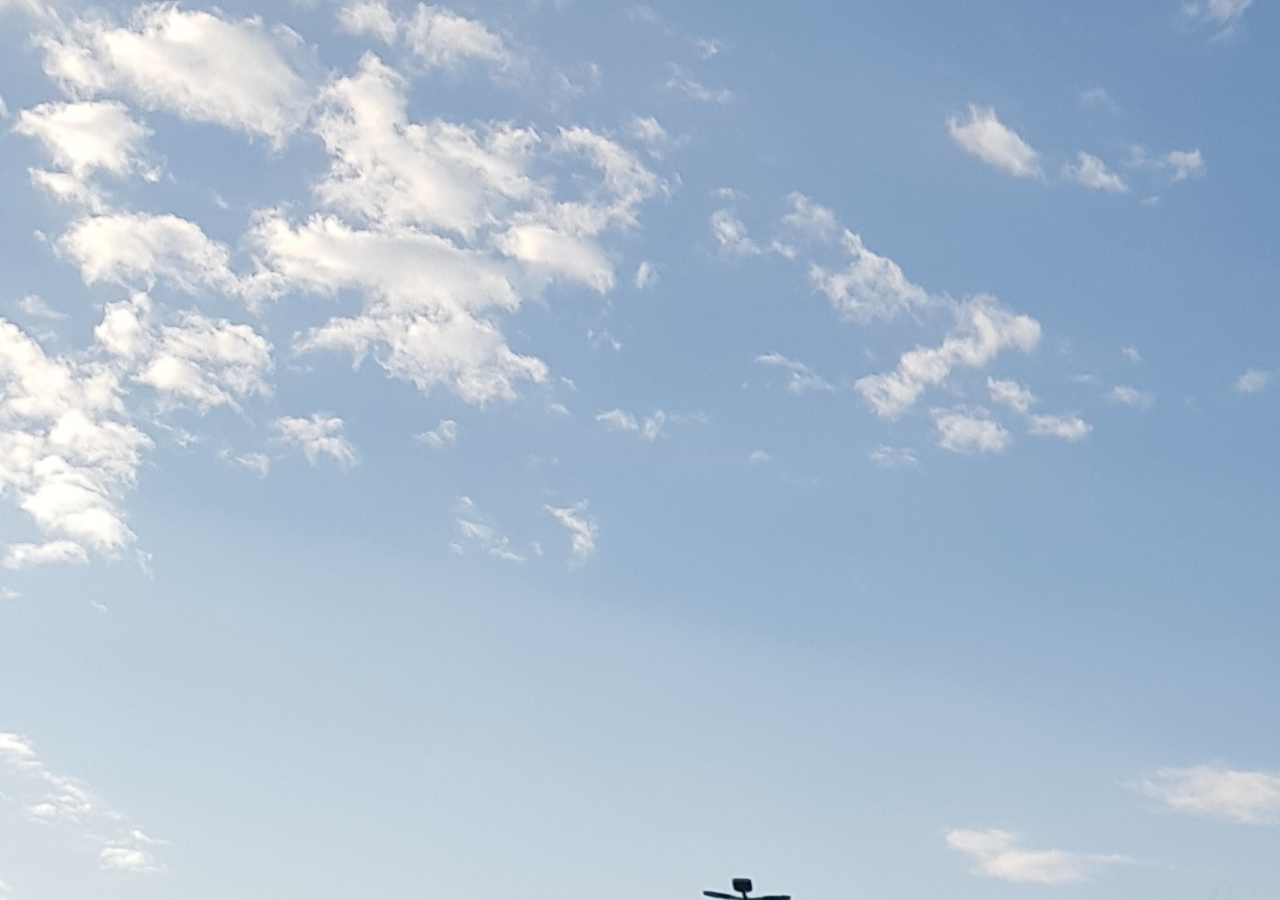
==== index.html @ 6d456c58 "first commit" ====
<!DOCTYPE html>
<html lang="pt-br">
<head>
    <meta charset="UTF-8">
    <meta http-equiv="X-UA-Compatible" content="IE=edge">
    <meta name="viewport" content="width=device-width, initial-scale=1.0">
    <title>Document</title>
    <link rel="stylesheet" href="./styles/style.css">
</head>
<body>
    <div id="time">
        <div class="circle" style="--clr: #ffffff;">
            <div class="dots day_dot"></div>
            <svg>
                <circle cx="70" cy="70" r="70"></circle>
                <circle cx="70" cy="70" r="70" id="dd"></circle>
            </svg>
            <div id="days">00</div>
        </div>

        <div class="circle" style="--clr: #ff2972;">
            <div class="dots hr_dot"></div>
            <svg>
                <circle cx="70" cy="70" r="70"></circle>
                <circle cx="70" cy="70" r="70" id="hh"></circle>
            </svg>
            <div id="hours">00 <br><span>Horas</span></div>
        </div>

        <div class="circle" style="--clr: #fee800;">
            <div class="dots min_dot"></div>
            <svg>
                <circle cx="70" cy="70" r="70"></circle>
                <circle cx="70" cy="70" r="70" id="mm"></circle>
            </svg>
            <div id="minutes">00 <br><span>Minutos</span></div>
        </div>

        <div class="circle" style="--clr: #04fc43;">
            <div class="dots sec_dot"></div>
            <svg>
                <circle cx="70" cy="70" r="70"></circle>
                <circle cx="70" cy="70" r="70" id="ss"></circle>
            </svg>
            <div id="seconds">00 <br><span>Segundos</span></div>
        </div>
    </div>

    <!-- <h2 class="twoYear">Feliz <br><span>Dois anos juntos</span></h2> -->

    <script src="./js/twoYear.js"></script>
</body>
</html>
---- styles/style.css ----
@import url('https://fonts.googleapis.com/css?family=Poppins:200,300,400,500,600,700,800,900&display=swap');

*{
    margin: 0;
    padding: 0;
    box-sizing: border-box;
    font-family: 'Poppins', sans-serif;
}

body{
    background: url(../assets/img/20211211_170352\ -\ Copia.jpg) no-repeat;
    background-size: cover;
    display: flex;
    justify-content: center;
    align-items: center;
    min-height: 100vh;
}

#time{
    display: flex;
    gap: 30px;
}

#time .circle{
    position: relative;
    width: 150px;
    height: 150px;
    display: flex;
    justify-content: center;
    align-items: center;
}

#time .circle svg{
    position: relative;
    width: 150px;
    height: 150px;
    transform: rotate(270deg);
}

#time .circle svg circle{
    width: 100%;
    height: 100%;
    fill: transparent;
    stroke-width: 8;
    stroke: #282828;
    stroke-linecap: round;
    transform: translate(5px, 5px);
}

#time .circle svg circle:nth-child(2){
    stroke: var(--clr);
    stroke-dasharray: 440;
    stroke-dashoffset: 440;
}

#time div{
    position: absolute;
    text-align: center;
    font-weight: 500;
    color: #000;
    font-size: 1.5em;
}

#time div span{
    position: absolute;
    transform: translateX(-50%) translateY(-10px);
    font-size: 0.35em;
    font-weight: 300;
    letter-spacing: 0.1em;
    text-transform: uppercase;
}

#time .dots{
    position: absolute;
    width: 100%;
    height: 100%;
    border-radius: 50%;
    display: flex;
    justify-content: center;
    align-items: flex-start;
    z-index: 1000;
}

#time .dots::before{
    content: '';
    position: absolute;
    top: -3px;
    width: 15px;
    height: 15px;
    background: var(--clr);
    border-radius: 50%;
    box-shadow: 0 0 20px var(--clr), 0 0 60px var(--clr);
}
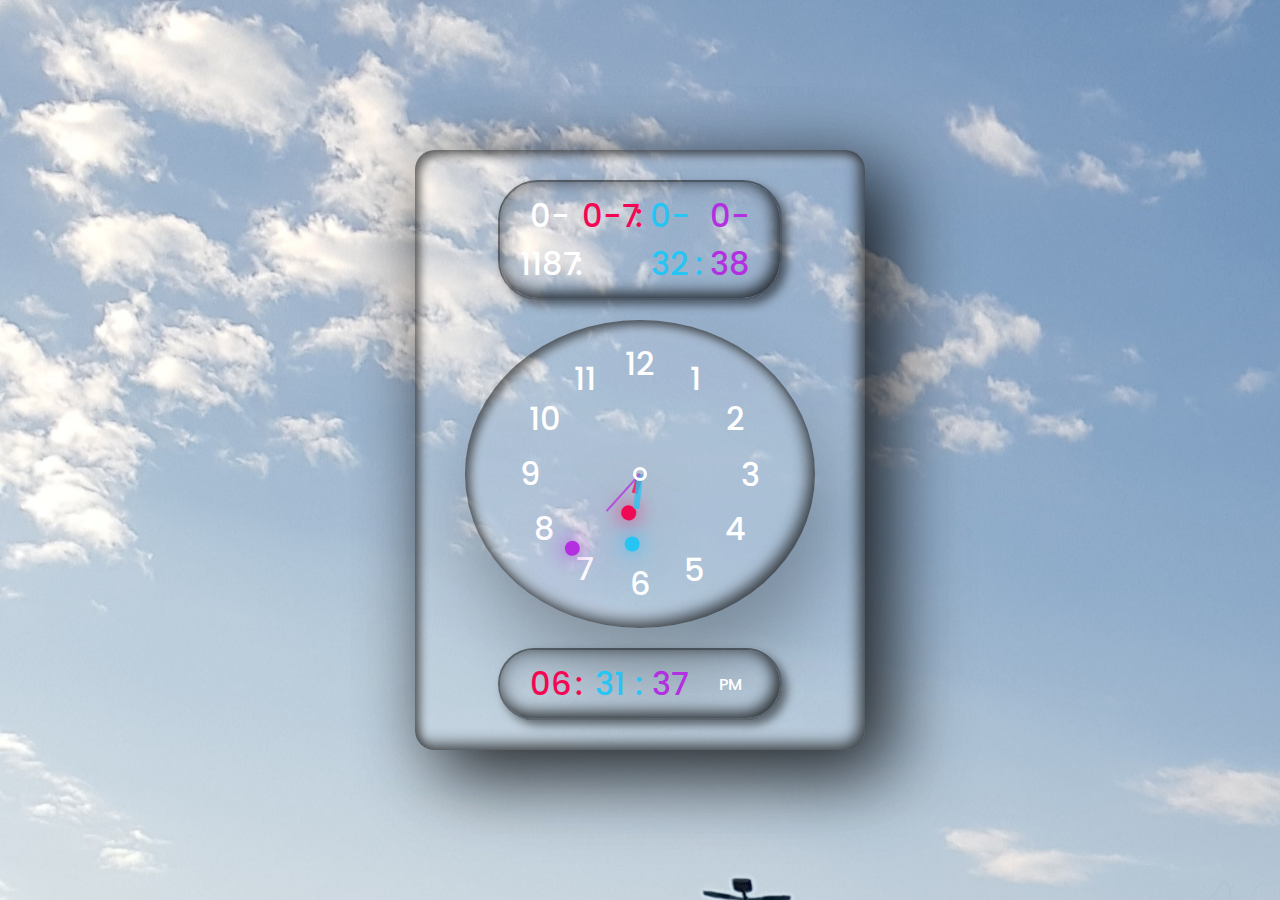
==== commit 55e198af: "change to new clock style" ====
--- a/index.html
+++ b/index.html
@@ -4,11 +4,53 @@
     <meta charset="UTF-8">
     <meta http-equiv="X-UA-Compatible" content="IE=edge">
     <meta name="viewport" content="width=device-width, initial-scale=1.0">
-    <title>Document</title>
-    <link rel="stylesheet" href="./styles/style.css">
+    <title>Dois Anos \o/</title>
+    <link rel="stylesheet" href="./styles/newClock.css">
 </head>
 <body>
-    <div id="time">
+
+    <div class="container">
+        
+        <!-- inverted counter -->
+
+        <div id="time">
+            <div id="days" style="--clr: #ffffff;">00</div>
+            <div id="hour" style="--clr: #f40752;">00</div>
+            <div id="minute" style="--clr: #26c5f3;">00</div>
+            <div id="second" style="--clr: #b330e1;">00</div>
+        </div>
+        
+        <div class="clock">
+            <div class="circle" style="--clr: #b330e1;" id="sc"><i></i></div>
+            <div class="circle circle2" style="--clr: #26c5f3;" id="mn"><i></i></div>
+            <div class="circle circle3" style="--clr: #f40752;" id="hr"><i></i></div>
+
+            <span style="--i:1;"><b>1</b></span>
+            <span style="--i:2;"><b>2</b></span>
+            <span style="--i:3;"><b>3</b></span>
+            <span style="--i:4;"><b>4</b></span>
+            <span style="--i:5;"><b>5</b></span>
+            <span style="--i:6;"><b>6</b></span>
+            <span style="--i:7;"><b>7</b></span>
+            <span style="--i:8;"><b>8</b></span>
+            <span style="--i:9;"><b>9</b></span>
+            <span style="--i:10;"><b>10</b></span>
+            <span style="--i:11;"><b>11</b></span>
+            <span style="--i:12;"><b>12</b></span>
+        </div>
+
+        <!-- digital clock -->
+        <div id="time2">
+            <div id="hours" style="--clr:#f40752;">00</div>
+            <div id="minutes" style="--clr:#26c5f3;">00</div>
+            <div id="seconds" style="--clr:#b330e1;">00</div>
+            <div id="ampm">AM</div>
+        </div>
+    </div>
+
+    <script src="../js/twoYears.js"></script>
+    
+    <!-- <div id="time">
         <div class="circle" style="--clr: #ffffff;">
             <div class="dots day_dot"></div>
             <svg>
@@ -44,10 +86,8 @@
             </svg>
             <div id="seconds">00 <br><span>Segundos</span></div>
         </div>
-    </div>
+    </div> -->
 
     <!-- <h2 class="twoYear">Feliz <br><span>Dois anos juntos</span></h2> -->
-
-    <script src="./js/twoYear.js"></script>
 </body>
 </html>--- a/styles/newClock.css
+++ b/styles/newClock.css
@@ -0,0 +1,249 @@
+@import url('https://fonts.googleapis.com/css?family=Poppins:200,300,400,500,600,700,800,900&display=swap');
+
+*{
+    margin: 0;
+    padding: 0;
+    box-sizing: border-box;
+    font-family: 'Poppins', sans-serif;
+}
+
+body{
+    background: url(../assets/img/20211211_170352\ -\ Copia.jpg) no-repeat;
+    background-size: cover;
+    display: flex;
+    justify-content: center;
+    align-items: center;
+    min-height: 100vh;
+}
+
+.container{
+    position: relative;
+    background: rgba(255, 255, 255, 0.1);
+    width: 450px;
+    height: 600px;
+    border-radius: 20px;
+    box-shadow: 25px 25px 75px rgba(0, 0, 0, 0.75), 10px 10px 70px rgba(0, 0, 0, 0.25), inset 5px 5px 10px rgba(0, 0, 0, 0.5), inset 5px 5px 20px rgba(255, 255, 255, 0.2), inset -5px -5px 15px rgba(0, 0, 0, 0.75);
+    display: flex;
+    justify-content: center;
+    align-items: center;
+    flex-direction: column;
+}
+
+.clock{
+    position: relative;
+    width: 350px;
+    height: 350px;
+    background: rgba(255, 255, 255, 0.1);
+    border-radius: 50%;
+    box-shadow: 10px 50px 70px rgba(0, 0, 0, 0.25), inset 5px 5px 10px rgba(0, 0, 0, 0.5), inset 5px 5px 20px rgba(255, 255, 255, 0.2), inset -5px -5px 15px rgba(0, 0, 0, 0.75);
+    display: flex;
+    justify-content: center;
+    align-items: center;
+    margin-bottom: 20px;
+    margin-top: 20px;
+}
+
+.clock::before{
+    content: '';
+    position: absolute;
+    width: 8px;
+    height: 8px;
+    background: rgba(255, 255, 255, 0.1);
+    border: 3px solid #fff;
+    border-radius: 50%;
+    z-index: 1000;
+}
+
+.clock span{
+    position: absolute;
+    inset: 20px;
+    color: #fff;
+    text-align: center;
+    transform: rotate(calc(30deg * var(--i))); /* 360 / 12 = 30deg */
+}
+
+.clock span b{
+    font-size: 2em;
+    font-weight: 500;
+    display: inline-block;
+    transform: rotate(calc(-30deg * var(--i)));
+}
+
+.circle{
+    position: absolute;
+    width: 200px;
+    height: 200px;
+    border-radius: 50%;
+    display: flex;
+    justify-content: center;
+    align-items: flex-start;
+    z-index: 10;
+}
+
+.circle i{
+    position: absolute;
+    width: 6px;
+    height: 50%;
+    background: var(--clr);
+    opacity: 0.75;
+    transform-origin: bottom;
+    transform: scaleY(0.5);
+}
+
+.circle:nth-child(1) i{
+    width: 2px;
+}
+
+.circle:nth-child(2) i{
+    width: 6px;
+}
+
+.circle2{
+    width: 140px;
+    height: 140px;
+    z-index: 9;
+}
+
+.circle3{
+    width: 80px;
+    height: 80px;
+    z-index: 8;
+}
+
+.circle::before{
+    content: '';
+    position: absolute;
+    top: -8.5px;
+    width: 15px;
+    height: 15px;
+    border-radius: 50%;
+    background: var(--clr);
+    box-shadow: 0 0 20px var(--clr), 0 0 60px var(--clr);
+}
+
+/* inverted counter style */
+
+#time, #time2{
+    display: flex;
+    padding: 10px 20px;
+    font-size: 2em;
+    font-weight: 600;
+    border: 2px solid rgba(0, 0, 0, 0.5);
+    border-radius: 40px;
+    box-shadow: 5px 5px 10px rgba(0, 0, 0, 0.5), inset 5px 5px 20px rgba(0, 0, 0, 0.2), inset -5px -5px 15px rgba(0, 0, 0, 0.75);
+}
+
+#time{
+    margin-top: 30px;
+}
+
+/* digital clock style */
+
+#time2{
+    margin-bottom: 30px;
+}
+
+#time div ,#time2 div{
+    position: relative;
+    width: 60px;
+    text-align: center;
+    font-weight: 500;
+    color: var(--clr);
+}
+
+#time div:nth-child(1)::after, #time div:nth-child(2)::after, #time div:nth-child(3)::after, #time2 div:nth-child(1)::after, #time2 div:nth-child(2)::after{
+    content: ':';
+    position: absolute;
+    right: -4px;
+}
+
+#time2 div:last-child{
+    font-size: 0.5em;
+    display: flex;
+    justify-content: center;
+    align-items: center;
+    color: #fff;
+}
+
+#time div:nth-child(2)::after, #time div:nth-child(3)::after, #time2 div:nth-child(1)::after, #time2 div:nth-child(2)::after{
+    animation: animate 1s steps(1) infinite;
+}
+
+@keyframes animate{
+    0%{
+        opacity: 1;
+    }
+    50%{
+        opacity: 0;
+    }
+}
+
+
+@media screen and (max-width: 450px){
+
+    .container{
+        width: 250px;
+        height: 400px;
+    }
+
+    .clock{
+        width: 175px;
+        height: 175px;
+    }
+
+    .clock::before{
+        width: 4px;
+        height: 4px;
+        border: 1.5px solid #fff;
+    }
+
+    .clock span b{
+        font-size: 1em;
+    }
+
+    .circle{
+        width: 100px;
+        height: 100px;
+    }
+
+    .circle i{
+        width: 3px;
+    }
+
+    .circle:nth-child(1) i{
+        width: 1px;
+    }
+
+    .circle:nth-child(2) i{
+        width: 3px;
+    }
+
+    .circle2{
+        width: 70px;
+        height: 70px;
+    }
+
+    .circle3{
+    width: 40px;
+    height: 40px;
+    }
+
+    .circle::before{
+        top: -3px;
+        width: 7px;
+        height: 7px;
+        box-shadow: 0 0 10px var(--clr), 0 0 30px var(--clr);
+    }
+
+    #time, #time2{
+        font-size: 1em;
+    }
+
+    #time div ,#time2 div{
+        width: 30px;
+    }
+
+    #time div:nth-child(1)::after, #time div:nth-child(2)::after, #time div:nth-child(3)::after, #time2 div:nth-child(1)::after, #time2 div:nth-child(2)::after{
+        right: -2px;
+    }
+}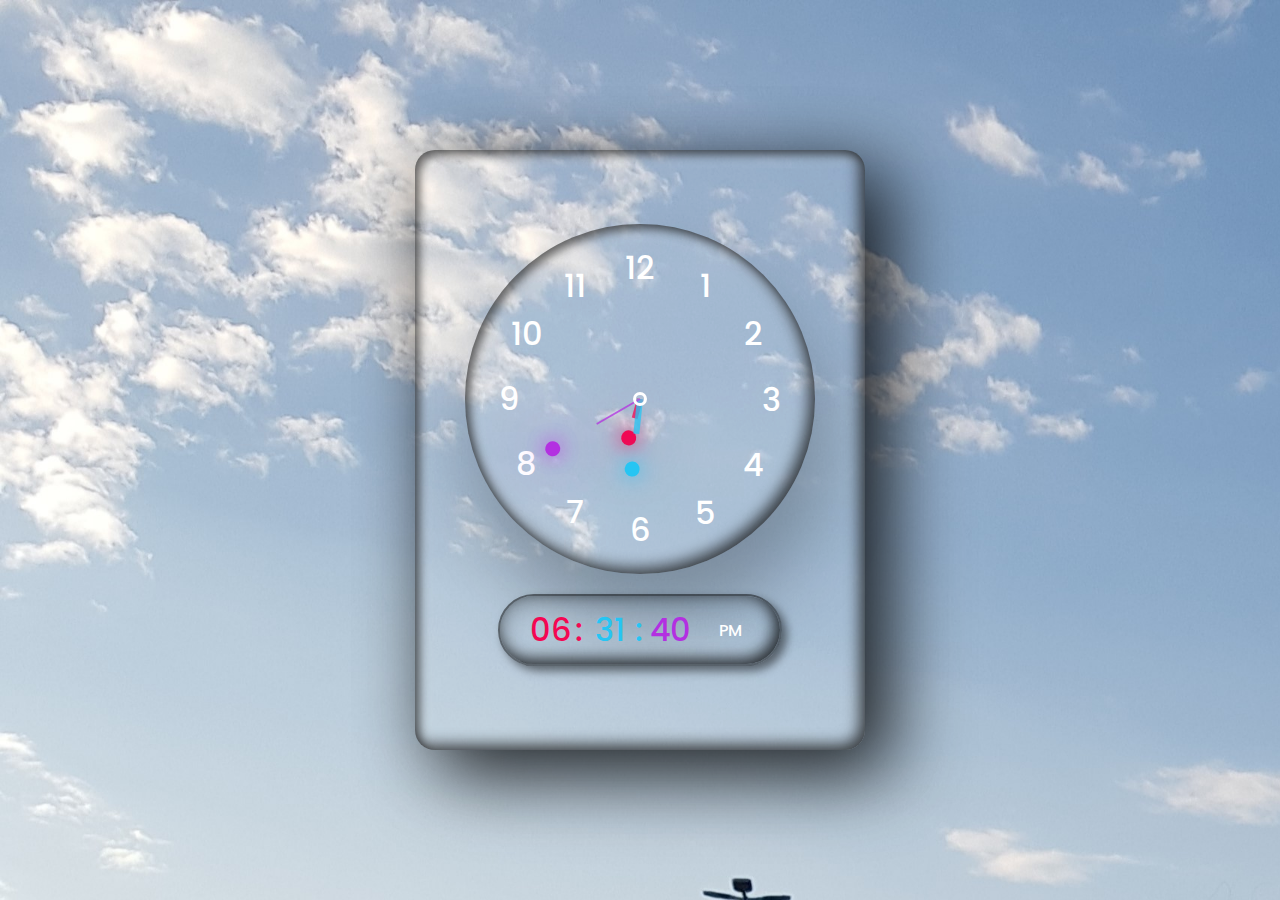
==== commit c6957dd6: "update to same file" ====
--- a/index.html
+++ b/index.html
@@ -48,46 +48,94 @@
         </div>
     </div>
 
-    <script src="../js/twoYears.js"></script>
-    
-    <!-- <div id="time">
-        <div class="circle" style="--clr: #ffffff;">
-            <div class="dots day_dot"></div>
-            <svg>
-                <circle cx="70" cy="70" r="70"></circle>
-                <circle cx="70" cy="70" r="70" id="dd"></circle>
-            </svg>
-            <div id="days">00</div>
-        </div>
+    <script>
 
-        <div class="circle" style="--clr: #ff2972;">
-            <div class="dots hr_dot"></div>
-            <svg>
-                <circle cx="70" cy="70" r="70"></circle>
-                <circle cx="70" cy="70" r="70" id="hh"></circle>
-            </svg>
-            <div id="hours">00 <br><span>Horas</span></div>
-        </div>
+let days = document.getElementById('days');
+let hour = document.getElementById('hour');
+let minute = document.getElementById('minute');
+let second = document.getElementById('second');
 
-        <div class="circle" style="--clr: #fee800;">
-            <div class="dots min_dot"></div>
-            <svg>
-                <circle cx="70" cy="70" r="70"></circle>
-                <circle cx="70" cy="70" r="70" id="mm"></circle>
-            </svg>
-            <div id="minutes">00 <br><span>Minutos</span></div>
-        </div>
+let endDate = '04/25/2023 12:00:00'; // date format mm/dd/yyyy
 
-        <div class="circle" style="--clr: #04fc43;">
-            <div class="dots sec_dot"></div>
-            <svg>
-                <circle cx="70" cy="70" r="70"></circle>
-                <circle cx="70" cy="70" r="70" id="ss"></circle>
-            </svg>
-            <div id="seconds">00 <br><span>Segundos</span></div>
-        </div>
-    </div> -->
+let x = setInterval(function(){
+    let now = new Date(endDate).getTime();
+    let countDown = new Date().getTime();
+    let distance = now - countDown;
 
-    <!-- <h2 class="twoYear">Feliz <br><span>Dois anos juntos</span></h2> -->
+    // time calculation for days, hours, minutes and seconds
+
+    let d = Math.floor(distance / (1000 * 60 * 60 * 24));
+    let h = Math.floor((distance % (1000 * 60 * 60 * 24)) / (1000 * 60 * 60));
+    let m = Math.floor((distance % (1000 * 60 * 60)) / (1000 * 60));
+    let s = Math.floor((distance % (1000 * 60)) / (1000));
+
+    //add zero before single digit number
+    d = (d < 10) ? "0" + d : d;
+    h = (h < 10) ? "0" + h : h;
+    m = (m < 10) ? "0" + m : m;
+    s = (s < 10) ? "0" + s : s;
+
+    // output the result in element with id
+
+    days.innerHTML = d;
+    hour.innerHTML = h ;
+    minute.innerHTML = m;
+    second.innerHTML = s;
+
+    // if the count os over, write some text
+
+    if(distance < 0){
+        clearInterval(x);
+        document.getElementById("time").style.display = 'none';
+        document.querySelector(".newYear").style.display = 'block';
+    }
+});
+
+// regular watch - time2
+
+let hr = document.querySelector('#hr');
+let mn = document.querySelector('#mn');
+let sc = document.querySelector('#sc');
+
+setInterval(() => {
+    let day = new Date();
+    let hh = day.getHours() * 30;
+    let mm = day.getMinutes() * 6;
+    let ss = day.getSeconds() * 6;
+
+    hr.style.transform = `rotateZ(${hh+(mm/12)}deg)`;
+    mn.style.transform = `rotateZ(${mm}deg)`;
+    sc.style.transform = `rotateZ(${ss}deg)`;
+
+    // Digital clock
+
+    let hours = document.getElementById('hours');
+    let minutes = document.getElementById('minutes');
+    let seconds = document.getElementById('seconds');
+    let ampm = document.getElementById('ampm');
+
+    let h_2 = new Date().getHours();
+    let m_2 = new Date().getMinutes();
+    let s_2 = new Date().getSeconds();
+
+    let am = h_2 >= 12 ? "PM" : "AM";
+
+    // convert 24hr clock to 12hr clock
+    if ( h_2 > 12){
+        h_2 = h_2 - 12;
+    }
+
+    //add zero before single digit number
+    h_2 = (h_2 < 10) ? "0" + h_2 : h_2;
+    m_2 = (m_2 < 10) ? "0" + m_2 : m_2;
+    s_2 = (s_2 < 10) ? "0" + s_2 : s_2;
+
+    hours.innerHTML = h_2;
+    minutes.innerHTML = m_2;
+    seconds.innerHTML = s_2;
+    ampm.innerHTML = am;
+});bloco
+
+    </script>
 </body>
 </html>